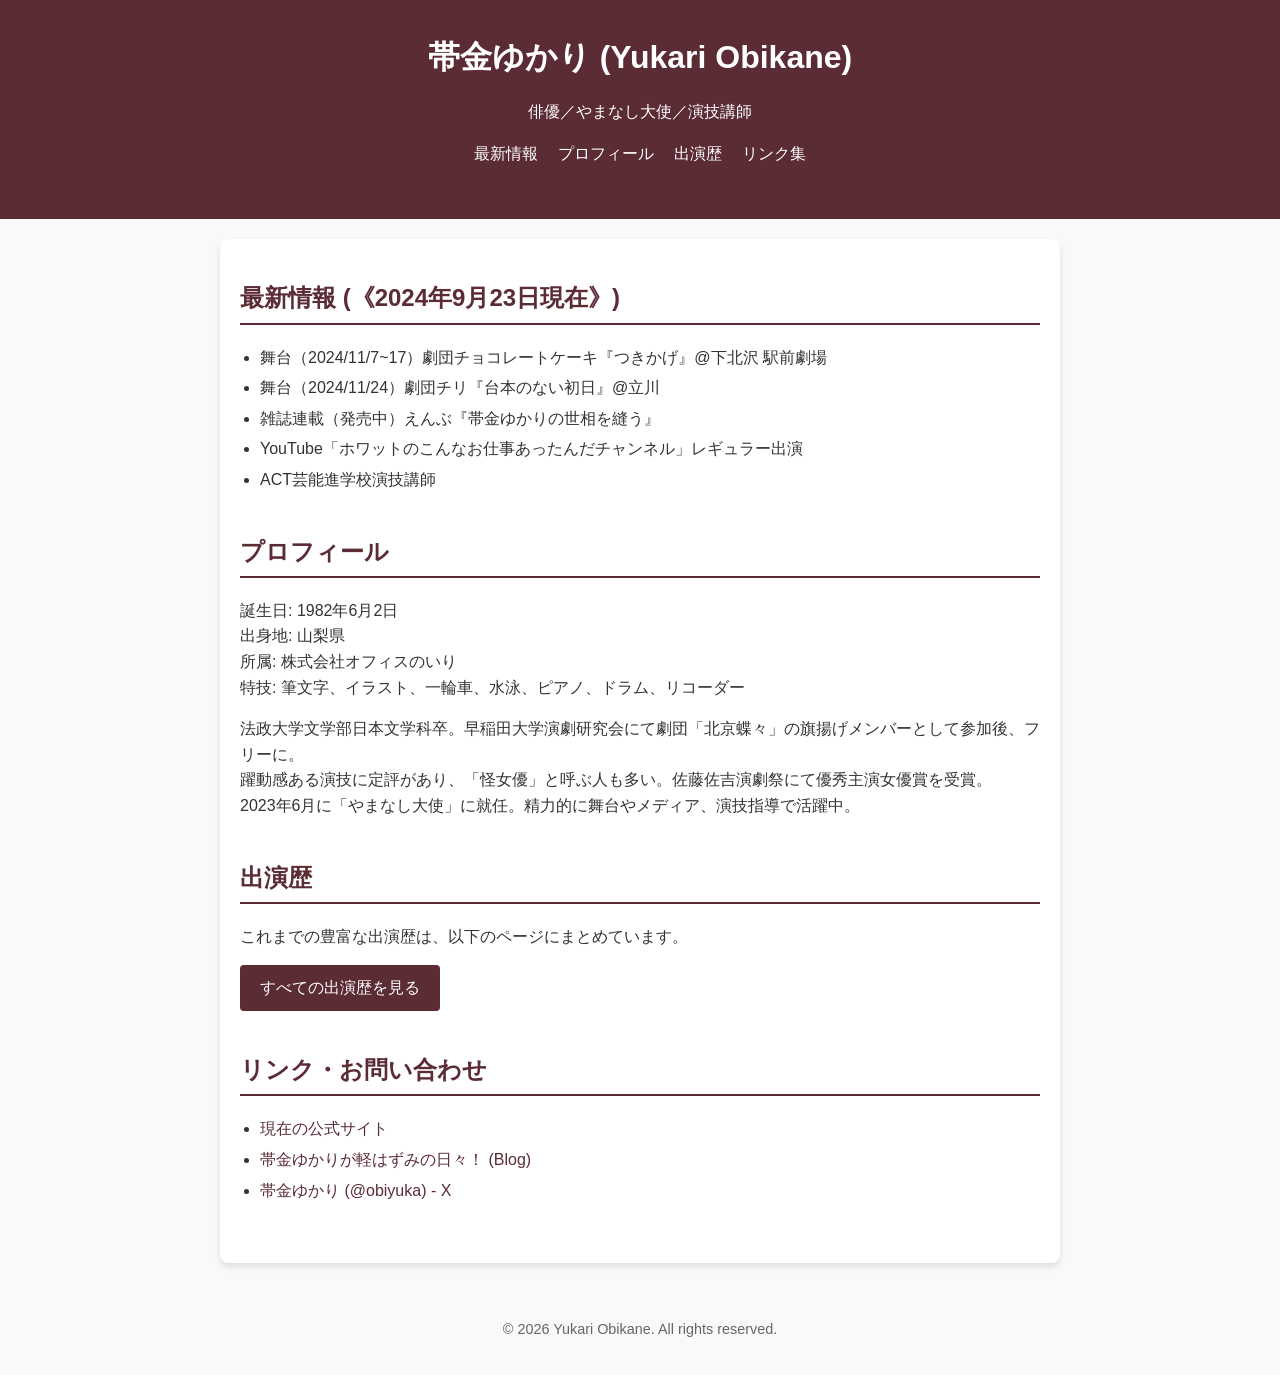
==== index.html @ e7338147 "feat: initial commit with basic HTML structure and styles" ====
<!DOCTYPE html>
<html lang="ja">
<head>
    <meta charset="UTF-8">
    <meta name="viewport" content="width=device-width, initial-scale=1.0">
    <title>帯金ゆかり Official Web Site</title>
    <link rel="stylesheet" href="style.css">
</head>
<body>
    <header>
        <h1>帯金ゆかり (Yukari Obikane)</h1>
        <p>俳優／やまなし大使／演技講師</p>
        <nav>
            <ul>
                <li><a href="#news">最新情報</a></li>
                <li><a href="#profile">プロフィール</a></li>
                <li><a href="#works">出演歴</a></li>
                <li><a href="#contact">リンク集</a></li>
            </ul>
        </nav>
    </header>

    <main>
        <section id="news">
            <h2>最新情報 (《2024年9月23日現在》)</h2>
            <ul>
                <li>舞台（2024/11/7~17）劇団チョコレートケーキ『つきかげ』@下北沢 駅前劇場</li>
                <li>舞台（2024/11/24）劇団チリ『台本のない初日』@立川</li>
                <li>雑誌連載（発売中）えんぶ『帯金ゆかりの世相を縫う』</li>
                <li>YouTube「ホワットのこんなお仕事あったんだチャンネル」レギュラー出演</li>
                <li>ACT芸能進学校演技講師</li>
            </ul>
        </section>

        <section id="profile">
            <h2>プロフィール</h2>
            <p>
                誕生日: 1982年6月2日<br>
                出身地: 山梨県<br>
                所属: 株式会社オフィスのいり<br>
                特技: 筆文字、イラスト、一輪車、水泳、ピアノ、ドラム、リコーダー
            </p>
            <p>
                法政大学文学部日本文学科卒。早稲田大学演劇研究会にて劇団「北京蝶々」の旗揚げメンバーとして参加後、フリーに。<br>
                躍動感ある演技に定評があり、「怪女優」と呼ぶ人も多い。佐藤佐吉演劇祭にて優秀主演女優賞を受賞。<br>
                2023年6月に「やまなし大使」に就任。精力的に舞台やメディア、演技指導で活躍中。
            </p>
        </section>

        <section id="works">
            <h2>出演歴</h2>
            <p>これまでの豊富な出演歴は、以下のページにまとめています。</p>
            <p><a href="works.html" style="display:inline-block; padding:10px 20px; background:#5b2c34; color:#fff; border-radius:4px; text-decoration:none;">すべての出演歴を見る</a></p>
        </section>

        <section id="contact">
            <h2>リンク・お問い合わせ</h2>
            <ul>
                <li><a href="https://www.obikaneyukari.com" target="_blank">現在の公式サイト</a></li>
                <li><a href="https://ameblo.jp/yukariobikane/" target="_blank">帯金ゆかりが軽はずみの日々！ (Blog)</a></li>
                <li><a href="https://x.com/obiyuka" target="_blank">帯金ゆかり (@obiyuka) - X</a></li>
            </ul>
        </section>
    </main>

    <footer>
        <p>&copy; 2026 Yukari Obikane. All rights reserved.</p>
    </footer>
</body>
</html>
---- style.css ----
/* style.css */
body {
    font-family: "Helvetica Neue", Arial, "Hiragino Kaku Gothic ProN", "Hiragino Sans", Meiryo, sans-serif;
    color: #333;
    line-height: 1.6;
    margin: 0;
    padding: 0;
    background-color: #f9f9f9;
}

header {
    background-color: #5b2c34; /* ワインレッドを仮で設定 */
    color: white;
    padding: 2em;
    text-align: center;
}

header h1 {
    margin: 0;
    font-size: 2em;
}

header a {
    color: #fff;
    text-decoration: none;
    margin: 0 10px;
}

header a:hover {
    text-decoration: underline;
}

nav ul {
    list-style: none;
    padding: 0;
    display: flex;
    justify-content: center;
}

main {
    max-width: 800px;
    margin: 20px auto;
    padding: 20px;
    background: #fff;
    border-radius: 8px;
    box-shadow: 0 4px 6px rgba(0,0,0,0.1);
}

section {
    margin-bottom: 40px;
}

h2 {
    border-bottom: 2px solid #5b2c34;
    padding-bottom: 5px;
    color: #5b2c34;
}

h3 {
    margin-top: 20px;
    color: #444;
}

ul {
    padding-left: 20px;
}

li {
    margin-bottom: 5px;
}

a {
    color: #5b2c34;
    text-decoration: none;
}

a:hover {
    text-decoration: underline;
}

footer {
    text-align: center;
    padding: 20px;
    font-size: 0.9em;
    color: #666;
}
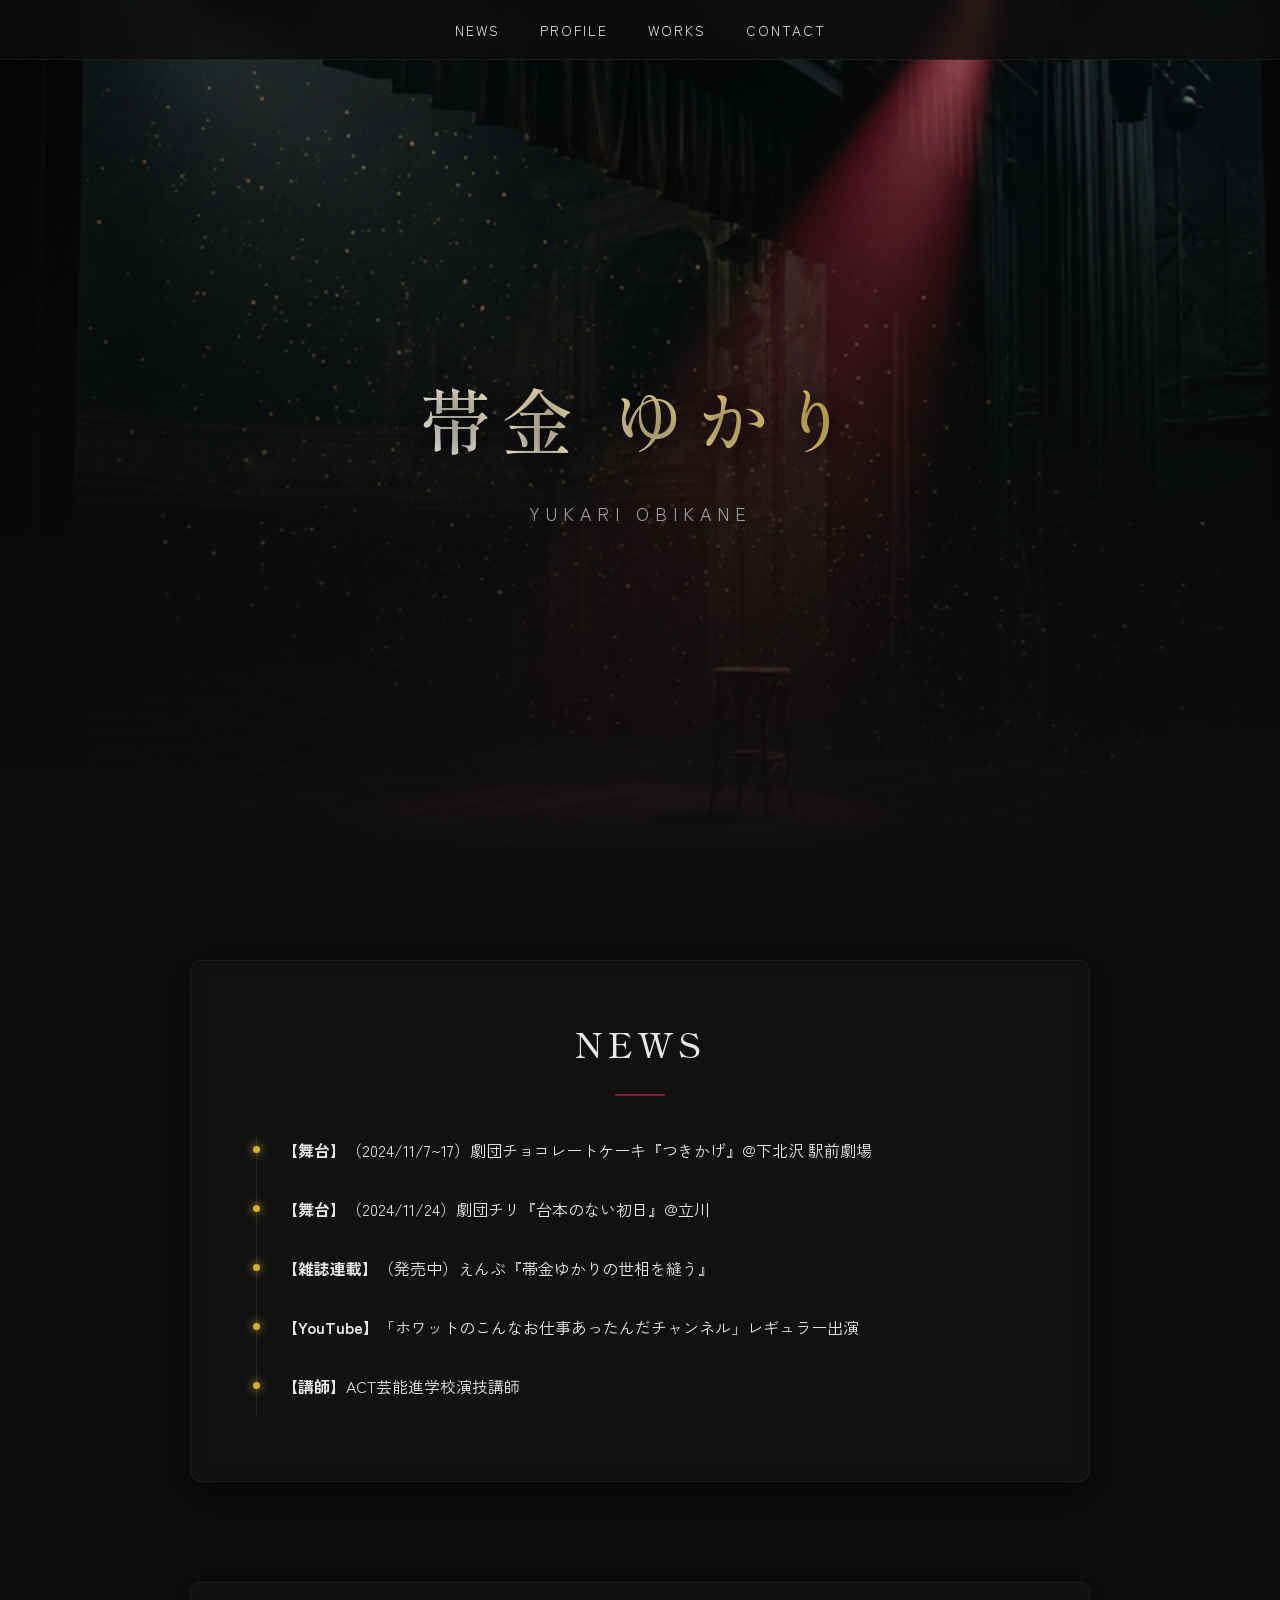
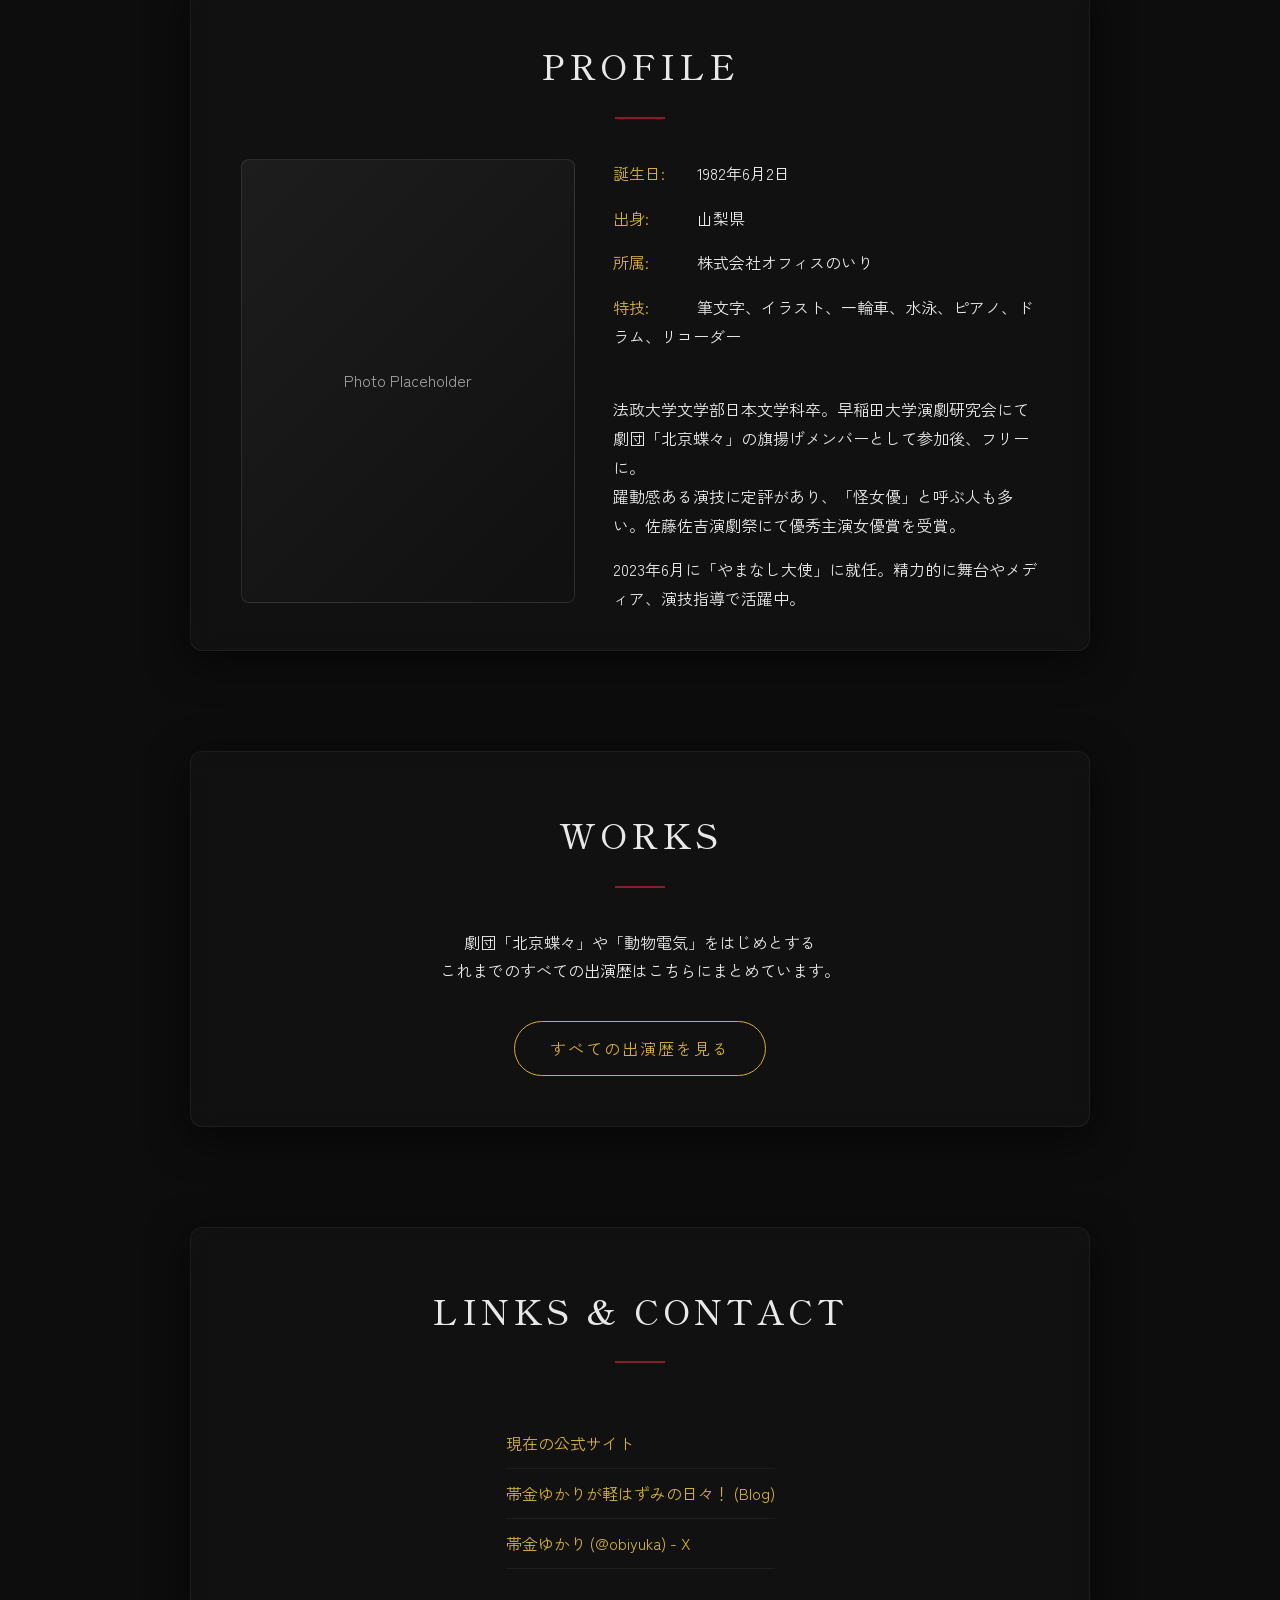
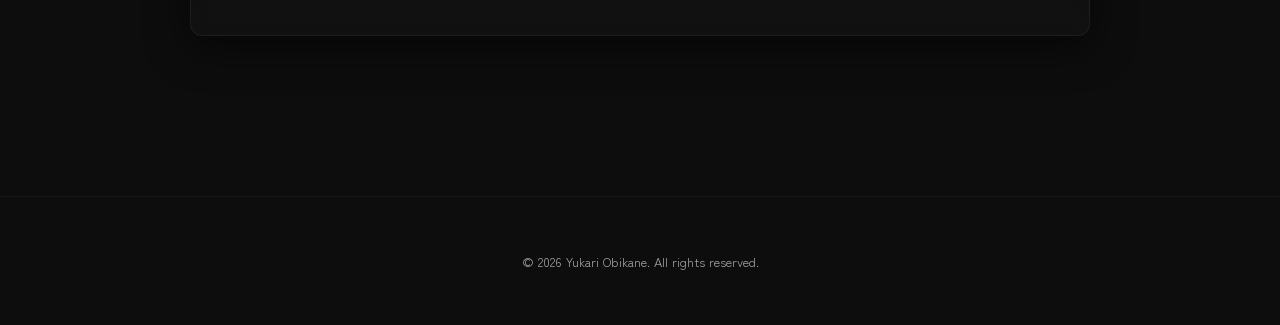
==== commit 0e679643: "feat: apply premium dark mode cinematic design" ====
--- a/index.html
+++ b/index.html
@@ -7,55 +7,79 @@
     <link rel="stylesheet" href="style.css">
 </head>
 <body>
-    <header>
-        <h1>帯金ゆかり (Yukari Obikane)</h1>
-        <p>俳優／やまなし大使／演技講師</p>
+    <header class="site-header">
         <nav>
             <ul>
-                <li><a href="#news">最新情報</a></li>
-                <li><a href="#profile">プロフィール</a></li>
-                <li><a href="#works">出演歴</a></li>
-                <li><a href="#contact">リンク集</a></li>
+                <li><a href="#news">NEWS</a></li>
+                <li><a href="#profile">PROFILE</a></li>
+                <li><a href="#works">WORKS</a></li>
+                <li><a href="#contact">CONTACT</a></li>
             </ul>
         </nav>
     </header>
 
-    <main>
-        <section id="news">
-            <h2>最新情報 (《2024年9月23日現在》)</h2>
-            <ul>
-                <li>舞台（2024/11/7~17）劇団チョコレートケーキ『つきかげ』@下北沢 駅前劇場</li>
-                <li>舞台（2024/11/24）劇団チリ『台本のない初日』@立川</li>
-                <li>雑誌連載（発売中）えんぶ『帯金ゆかりの世相を縫う』</li>
-                <li>YouTube「ホワットのこんなお仕事あったんだチャンネル」レギュラー出演</li>
-                <li>ACT芸能進学校演技講師</li>
+    <div class="hero">
+        <div class="hero-content">
+            <h1 class="hero-title">帯金 ゆかり</h1>
+            <p class="hero-subtitle">Yukari Obikane</p>
+        </div>
+    </div>
+
+    <main class="container">
+        <section id="news" class="section">
+            <h2 class="section-title">NEWS</h2>
+            <ul class="timeline">
+                <li>
+                    <strong>【舞台】</strong>（2024/11/7~17）劇団チョコレートケーキ『つきかげ』@下北沢 駅前劇場
+                </li>
+                <li>
+                    <strong>【舞台】</strong>（2024/11/24）劇団チリ『台本のない初日』@立川
+                </li>
+                <li>
+                    <strong>【雑誌連載】</strong>（発売中）えんぶ『帯金ゆかりの世相を縫う』
+                </li>
+                <li>
+                    <strong>【YouTube】</strong>「ホワットのこんなお仕事あったんだチャンネル」レギュラー出演
+                </li>
+                <li>
+                    <strong>【講師】</strong>ACT芸能進学校演技講師
+                </li>
             </ul>
         </section>
 
-        <section id="profile">
-            <h2>プロフィール</h2>
-            <p>
-                誕生日: 1982年6月2日<br>
-                出身地: 山梨県<br>
-                所属: 株式会社オフィスのいり<br>
-                特技: 筆文字、イラスト、一輪車、水泳、ピアノ、ドラム、リコーダー
-            </p>
-            <p>
-                法政大学文学部日本文学科卒。早稲田大学演劇研究会にて劇団「北京蝶々」の旗揚げメンバーとして参加後、フリーに。<br>
-                躍動感ある演技に定評があり、「怪女優」と呼ぶ人も多い。佐藤佐吉演劇祭にて優秀主演女優賞を受賞。<br>
-                2023年6月に「やまなし大使」に就任。精力的に舞台やメディア、演技指導で活躍中。
-            </p>
+        <section id="profile" class="section">
+            <h2 class="section-title">PROFILE</h2>
+            <div class="profile-grid">
+                <div class="profile-img-placeholder">
+                    <!-- 画像が用意されたら imgタグに差し替えます -->
+                    <p>Photo Placeholder</p>
+                </div>
+                <div class="profile-details">
+                    <p><span class="profile-data">誕生日:</span> 1982年6月2日</p>
+                    <p><span class="profile-data">出身:</span> 山梨県</p>
+                    <p><span class="profile-data">所属:</span> 株式会社オフィスのいり</p>
+                    <p><span class="profile-data">特技:</span> 筆文字、イラスト、一輪車、水泳、ピアノ、ドラム、リコーダー</p>
+                    <br>
+                    <p>
+                        法政大学文学部日本文学科卒。早稲田大学演劇研究会にて劇団「北京蝶々」の旗揚げメンバーとして参加後、フリーに。<br>
+                        躍動感ある演技に定評があり、「怪女優」と呼ぶ人も多い。佐藤佐吉演劇祭にて優秀主演女優賞を受賞。
+                    </p>
+                    <p>
+                        2023年6月に「やまなし大使」に就任。精力的に舞台やメディア、演技指導で活躍中。
+                    </p>
+                </div>
+            </div>
         </section>
 
-        <section id="works">
-            <h2>出演歴</h2>
-            <p>これまでの豊富な出演歴は、以下のページにまとめています。</p>
-            <p><a href="works.html" style="display:inline-block; padding:10px 20px; background:#5b2c34; color:#fff; border-radius:4px; text-decoration:none;">すべての出演歴を見る</a></p>
+        <section id="works" class="section" style="text-align: center;">
+            <h2 class="section-title">WORKS</h2>
+            <p>劇団「北京蝶々」や「動物電気」をはじめとする<br>これまでのすべての出演歴はこちらにまとめています。</p>
+            <a href="works.html" class="btn">すべての出演歴を見る</a>
         </section>
 
-        <section id="contact">
-            <h2>リンク・お問い合わせ</h2>
-            <ul>
+        <section id="contact" class="section" style="text-align: center;">
+            <h2 class="section-title">LINKS & CONTACT</h2>
+            <ul class="works-list" style="display:inline-block; text-align:left;">
                 <li><a href="https://www.obikaneyukari.com" target="_blank">現在の公式サイト</a></li>
                 <li><a href="https://ameblo.jp/yukariobikane/" target="_blank">帯金ゆかりが軽はずみの日々！ (Blog)</a></li>
                 <li><a href="https://x.com/obiyuka" target="_blank">帯金ゆかり (@obiyuka) - X</a></li>
@@ -63,7 +87,7 @@
         </section>
     </main>
 
-    <footer>
+    <footer class="site-footer">
         <p>&copy; 2026 Yukari Obikane. All rights reserved.</p>
     </footer>
 </body>
--- a/style.css
+++ b/style.css
@@ -1,86 +1,277 @@
-/* style.css */
+@import url('https://fonts.googleapis.com/css2?family=Shippori+Mincho:wght@400;500;700&family=Zen+Kaku+Gothic+New:wght@300;400;500&display=swap');
+
+:root {
+    --bg-color: #0d0d0d;
+    --text-main: #e8e8e8;
+    --text-muted: #a0a0a0;
+    --accent: #8b1c2b; /* Stage Wine Red */
+    --accent-gold: #d4af37; /* Elegant Gold */
+    --font-serif: 'Shippori Mincho', serif;
+    --font-sans: 'Zen Kaku Gothic New', sans-serif;
+}
+
 body {
-    font-family: "Helvetica Neue", Arial, "Hiragino Kaku Gothic ProN", "Hiragino Sans", Meiryo, sans-serif;
-    color: #333;
-    line-height: 1.6;
     margin: 0;
     padding: 0;
-    background-color: #f9f9f9;
-}
-
-header {
-    background-color: #5b2c34; /* ワインレッドを仮で設定 */
-    color: white;
-    padding: 2em;
-    text-align: center;
-}
-
-header h1 {
+    font-family: var(--font-sans);
+    background-color: var(--bg-color);
+    color: var(--text-main);
+    line-height: 1.8;
+    overflow-x: hidden;
+}
+
+/* Typography elements */
+h1, h2, h3, h4 {
+    font-family: var(--font-serif);
+    font-weight: 500;
+}
+
+a {
+    color: var(--accent-gold);
+    text-decoration: none;
+    transition: all 0.3s ease;
+}
+
+a:hover {
+    color: #fff;
+    text-shadow: 0 0 8px rgba(212, 175, 55, 0.8);
+}
+
+/* Header & Nav Structure */
+.site-header {
+    position: fixed;
+    top: 0;
+    width: 100%;
+    z-index: 1000;
+    background: rgba(13, 13, 13, 0.8);
+    backdrop-filter: blur(12px);
+    -webkit-backdrop-filter: blur(12px);
+    border-bottom: 1px solid rgba(255, 255, 255, 0.05);
+    padding: 15px 0;
+    display: flex;
+    justify-content: center;
+}
+
+.site-header nav ul {
+    list-style: none;
     margin: 0;
-    font-size: 2em;
-}
-
-header a {
-    color: #fff;
-    text-decoration: none;
-    margin: 0 10px;
-}
-
-header a:hover {
-    text-decoration: underline;
-}
-
-nav ul {
+    padding: 0;
+    display: flex;
+    gap: 40px;
+}
+
+.site-header nav a {
+    font-size: 0.85em;
+    letter-spacing: 2px;
+    color: var(--text-main);
+}
+
+.site-header nav a:hover {
+    color: var(--accent-gold);
+}
+
+/* Hero Section */
+.hero {
+    height: 100vh;
+    display: flex;
+    align-items: center;
+    justify-content: center;
+    background: linear-gradient(to bottom, rgba(13,13,13,0.3) 0%, rgba(13,13,13,1) 100%), url('hero.png') center/cover no-repeat;
+    position: relative;
+    text-align: center;
+}
+
+.hero::after {
+    content: '';
+    position: absolute;
+    bottom: 0; left: 0; width: 100%; height: 150px;
+    background: linear-gradient(to bottom, transparent, var(--bg-color));
+}
+
+.hero-content {
+    animation: fadeIn 2s ease-out;
+    position: relative;
+    z-index: 10;
+}
+
+.hero-title {
+    font-family: var(--font-serif);
+    font-size: 4.5em;
+    margin: 0;
+    letter-spacing: 0.15em;
+    text-shadow: 0 4px 25px rgba(0,0,0,0.9);
+    background: linear-gradient(45deg, #ffffff, var(--accent-gold));
+    -webkit-background-clip: text;
+    -webkit-text-fill-color: transparent;
+}
+
+.hero-subtitle {
+    font-size: 1.1em;
+    letter-spacing: 6px;
+    color: var(--text-muted);
+    margin-top: 15px;
+    text-transform: uppercase;
+}
+
+/* Main Layout Setup */
+.container {
+    max-width: 900px;
+    margin: 0 auto;
+    padding: 60px 20px;
+    position: relative;
+    z-index: 10;
+}
+
+/* Glassmorphism Section styling */
+.section {
+    margin-bottom: 100px;
+    background: rgba(255, 255, 255, 0.02);
+    border: 1px solid rgba(255, 255, 255, 0.05);
+    border-radius: 12px;
+    padding: 50px;
+    box-shadow: 0 10px 40px rgba(0,0,0,0.6);
+    backdrop-filter: blur(10px);
+    transition: transform 0.4s cubic-bezier(0.165, 0.84, 0.44, 1);
+}
+
+.section:hover {
+    transform: translateY(-5px);
+    border-color: rgba(212, 175, 55, 0.2);
+    box-shadow: 0 15px 50px rgba(0,0,0,0.8);
+}
+
+.section-title {
+    font-size: 2.2em;
+    text-align: center;
+    margin-top: 0;
+    margin-bottom: 40px;
+    color: var(--text-main);
+    letter-spacing: 4px;
+    position: relative;
+}
+
+.section-title::after {
+    content: '';
+    display: block;
+    width: 50px;
+    height: 2px;
+    background: var(--accent);
+    margin: 20px auto 0;
+}
+
+h3 {
+    color: var(--accent-gold);
+    font-size: 1.3em;
+    border-bottom: 1px solid rgba(255,255,255,0.05);
+    padding-bottom: 5px;
+}
+
+/* Profile Grid */
+.profile-grid {
+    display: grid;
+    grid-template-columns: 1fr 2fr;
+    gap: 40px;
+}
+
+.profile-img-placeholder {
+    width: 100%;
+    aspect-ratio: 3/4;
+    background: linear-gradient(135deg, rgba(255,255,255,0.05), rgba(255,255,255,0));
+    border: 1px solid rgba(255,255,255,0.1);
+    border-radius: 8px;
+    display: flex;
+    align-items: center;
+    justify-content: center;
+    color: var(--text-muted);
+}
+
+.profile-details p {
+    margin-top: 0;
+}
+
+.profile-data {
+    color: var(--accent-gold);
+    display: inline-block;
+    width: 80px;
+}
+
+/* Timeline/List styling */
+.timeline {
     list-style: none;
     padding: 0;
-    display: flex;
-    justify-content: center;
-}
-
-main {
-    max-width: 800px;
-    margin: 20px auto;
-    padding: 20px;
-    background: #fff;
-    border-radius: 8px;
-    box-shadow: 0 4px 6px rgba(0,0,0,0.1);
-}
-
-section {
-    margin-bottom: 40px;
-}
-
-h2 {
-    border-bottom: 2px solid #5b2c34;
-    padding-bottom: 5px;
-    color: #5b2c34;
-}
-
-h3 {
+    border-left: 1px solid rgba(255,255,255,0.1);
+    margin-left: 15px;
+}
+
+.timeline li {
+    padding-left: 25px;
+    position: relative;
+    margin-bottom: 15px;
+    padding-bottom: 15px;
+}
+
+.timeline li::before {
+    content: '';
+    position: absolute;
+    left: -4px;
+    top: 10px;
+    width: 7px;
+    height: 7px;
+    background: var(--accent-gold);
+    border-radius: 50%;
+    box-shadow: 0 0 10px var(--accent-gold);
+}
+
+.works-list {
+    list-style: none;
+    padding: 0;
+}
+.works-list li {
+    padding: 10px 0;
+    border-bottom: 1px solid rgba(255,255,255,0.05);
+}
+
+/* Button */
+.btn {
+    display: inline-block;
+    padding: 12px 35px;
+    background: transparent;
+    color: var(--accent-gold);
+    border: 1px solid var(--accent-gold);
+    border-radius: 30px;
+    font-family: var(--font-sans);
+    letter-spacing: 2px;
+    transition: all 0.3s ease;
+    text-align: center;
     margin-top: 20px;
-    color: #444;
-}
-
-ul {
-    padding-left: 20px;
-}
-
-li {
-    margin-bottom: 5px;
-}
-
-a {
-    color: #5b2c34;
-    text-decoration: none;
-}
-
-a:hover {
-    text-decoration: underline;
-}
-
-footer {
-    text-align: center;
-    padding: 20px;
-    font-size: 0.9em;
-    color: #666;
-}
+}
+
+.btn:hover {
+    background: var(--accent-gold);
+    color: var(--bg-color);
+    box-shadow: 0 0 20px rgba(212, 175, 55, 0.4);
+}
+
+/* Footer */
+.site-footer {
+    text-align: center;
+    padding: 40px 20px;
+    color: var(--text-muted);
+    font-size: 0.8em;
+    border-top: 1px solid rgba(255,255,255,0.05);
+}
+
+/* Responsive */
+@media (max-width: 768px) {
+    .profile-grid {
+        grid-template-columns: 1fr;
+    }
+    .hero-title { font-size: 2.5em; }
+    .site-header nav ul { gap: 15px; }
+}
+
+/* Animations */
+@keyframes fadeIn {
+    from { opacity: 0; transform: translateY(30px); }
+    to { opacity: 1; transform: translateY(0); }
+}
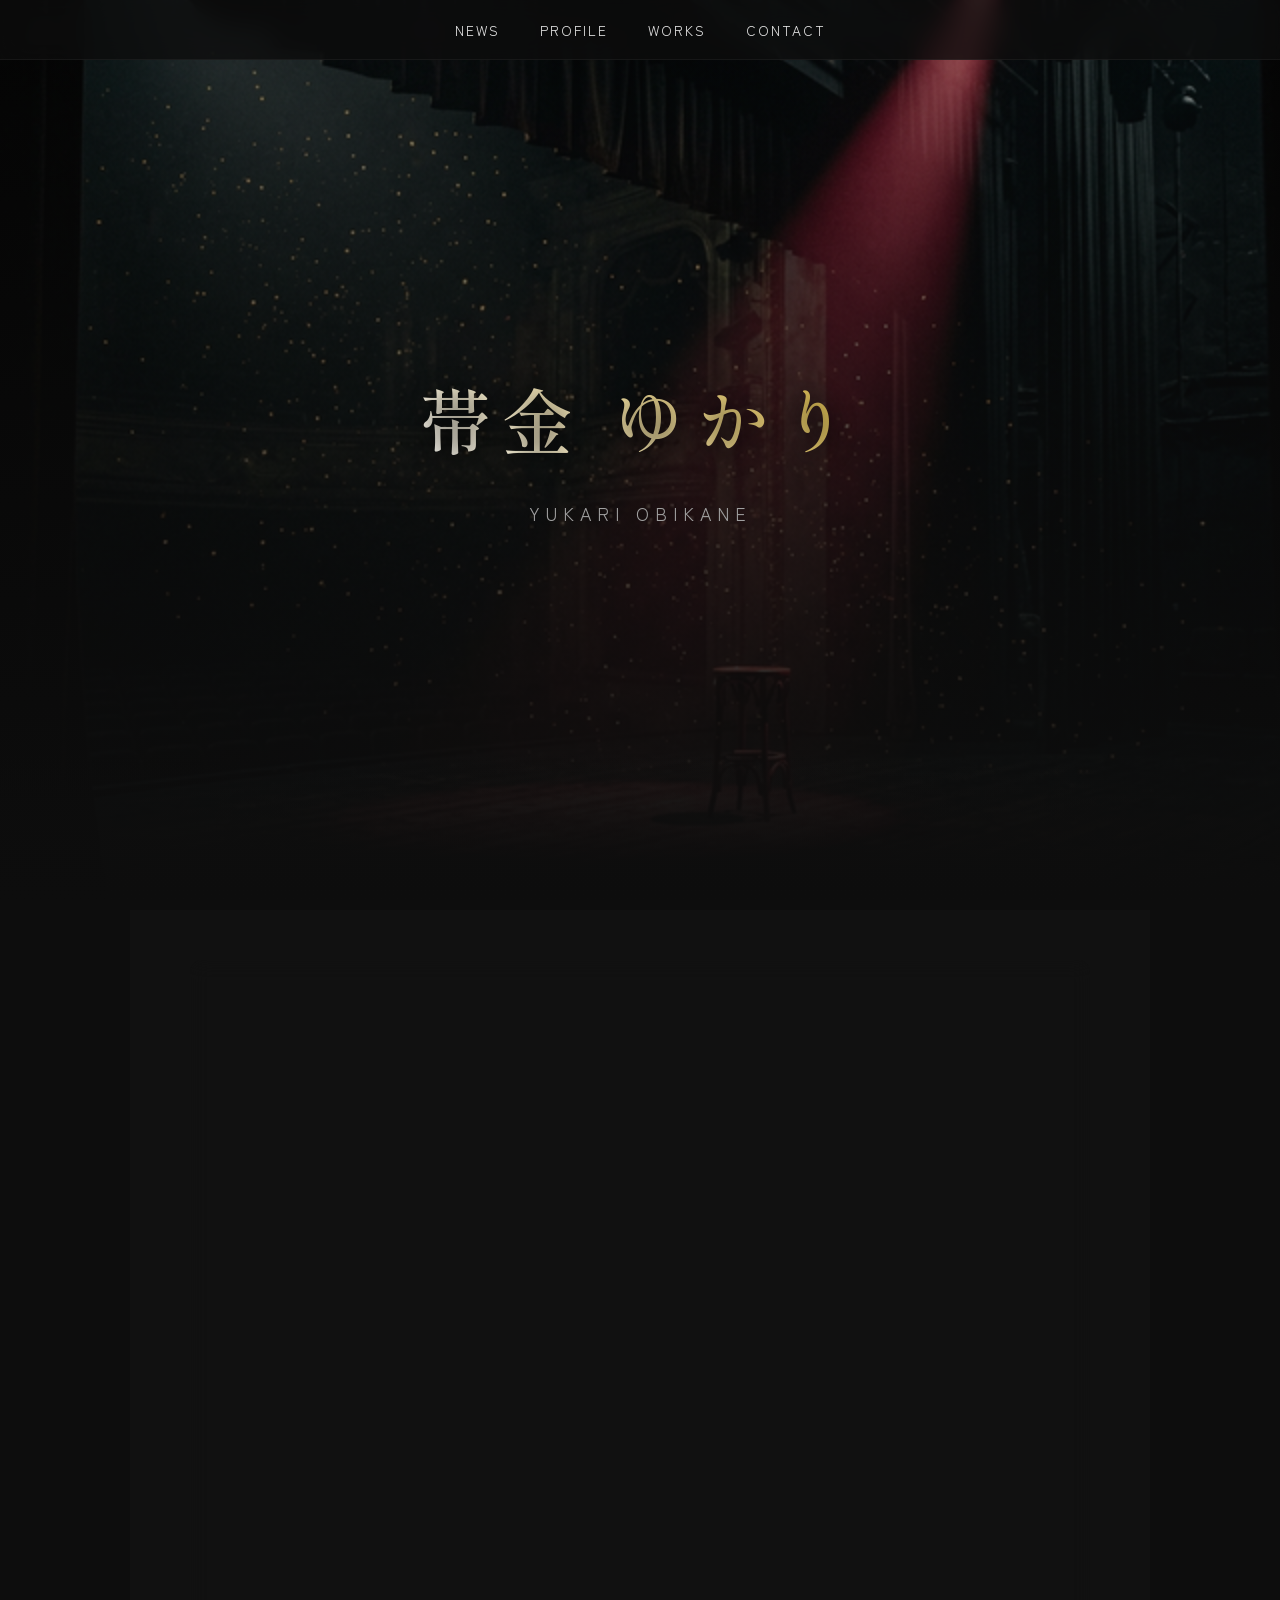
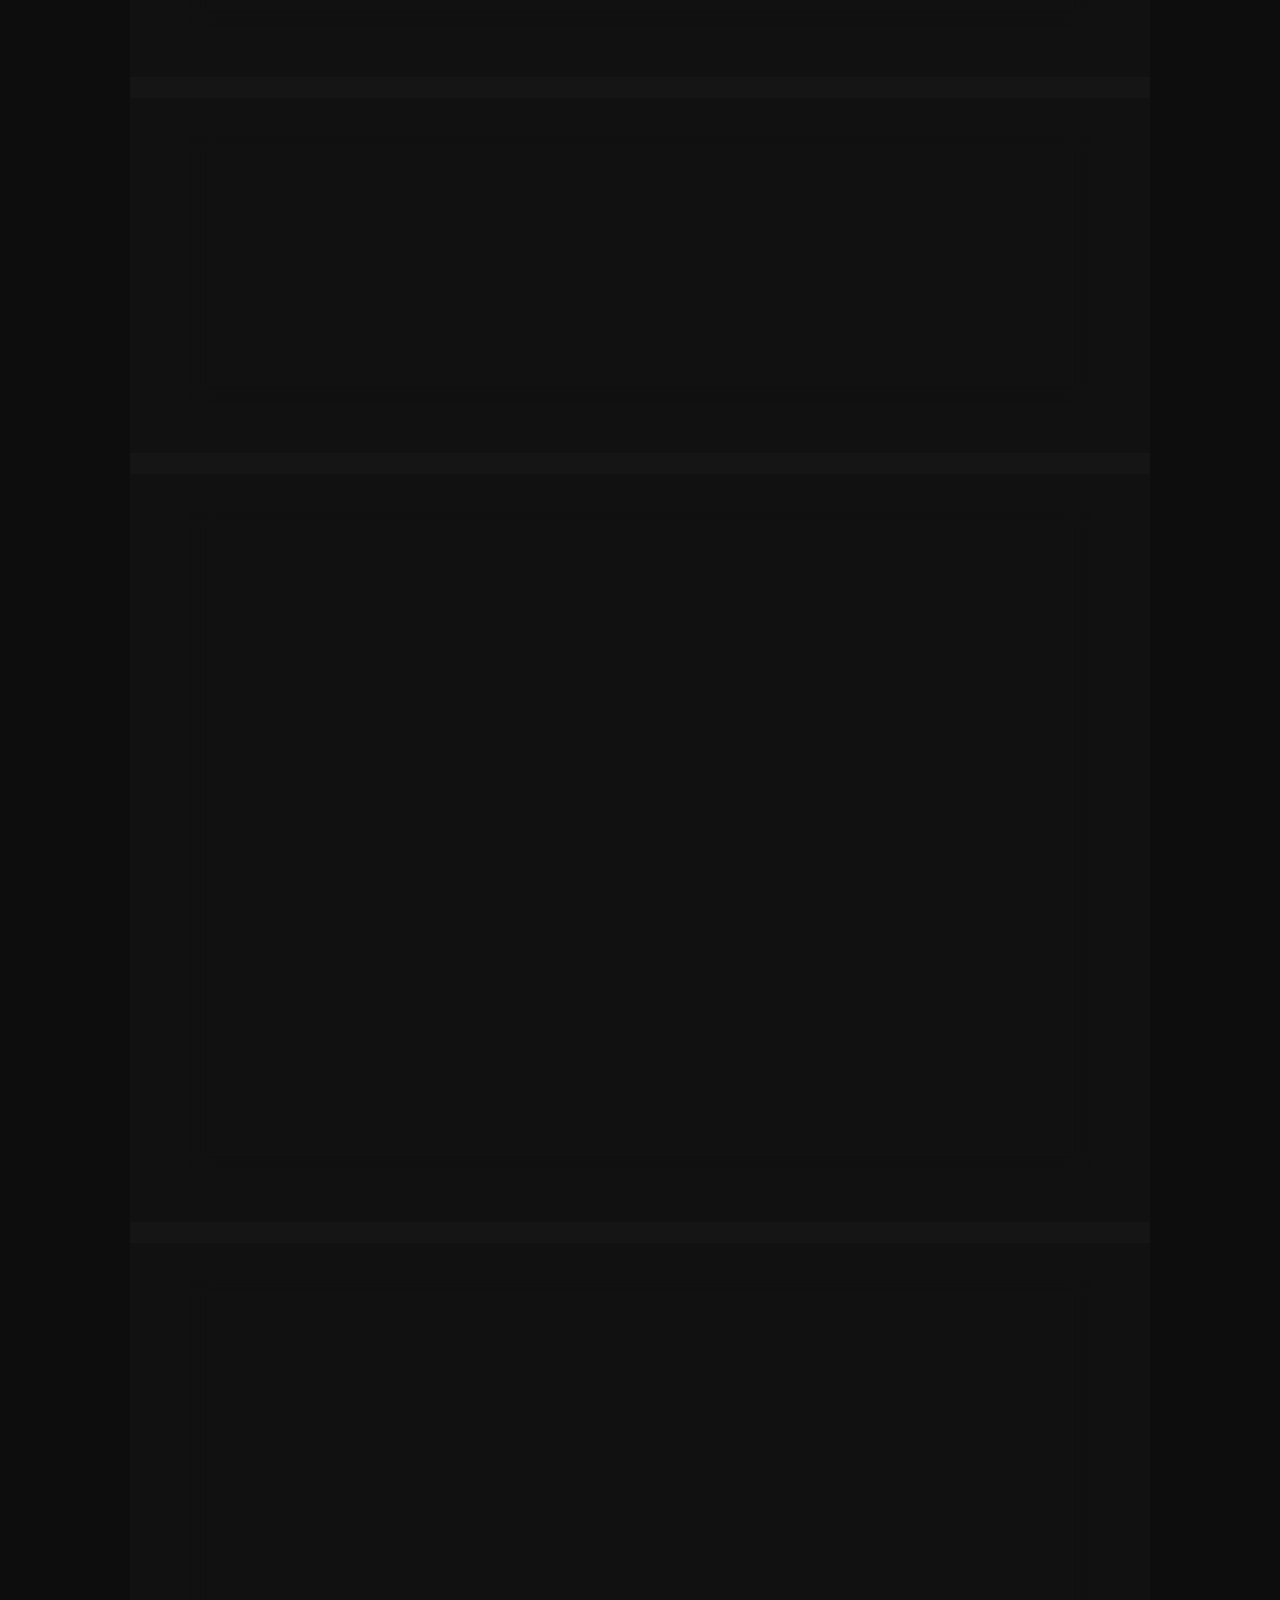
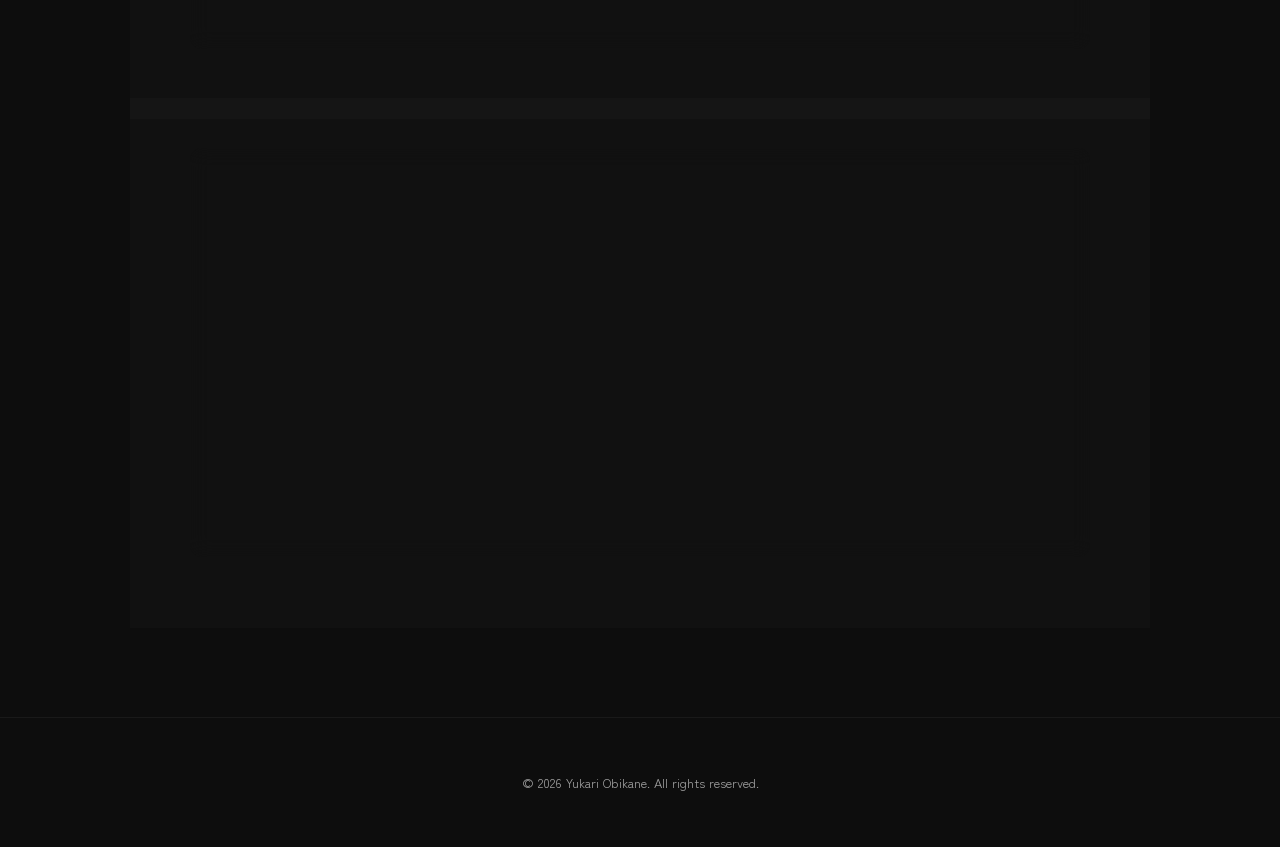
==== commit fa5ac544: "feat: add twitter embed and update news section" ====
--- a/index.html
+++ b/index.html
@@ -30,21 +30,32 @@
             <h2 class="section-title">NEWS</h2>
             <ul class="timeline">
                 <li>
-                    <strong>【舞台】</strong>（2024/11/7~17）劇団チョコレートケーキ『つきかげ』@下北沢 駅前劇場
+                    <strong>【観劇】</strong>（2026/03/14）熟年団『いやですわ』（村上大樹作演出）を観劇！
                 </li>
                 <li>
-                    <strong>【舞台】</strong>（2024/11/24）劇団チリ『台本のない初日』@立川
+                    <strong>【雑誌連載】</strong>（2026/03/13発売）えんぶ 2026年4月号【帯金ゆかりの世相を縫う】第34回「無様なる人類」掲載中！
                 </li>
                 <li>
-                    <strong>【雑誌連載】</strong>（発売中）えんぶ『帯金ゆかりの世相を縫う』
+                    <strong>【お知らせ】</strong>（2026/03/07）春からの新プロジェクトに向けて意欲的に作業中！続報をお楽しみに。
                 </li>
                 <li>
-                    <strong>【YouTube】</strong>「ホワットのこんなお仕事あったんだチャンネル」レギュラー出演
+                    <strong>【ワークショップ】</strong>（2026/05予定）山梨県甲府市にて、女子中高生向けワークショップを開催予定！
                 </li>
                 <li>
-                    <strong>【講師】</strong>ACT芸能進学校演技講師
+                    <strong>【ボイス出演】</strong>（2026/04開催）オールナイト音楽イベント「夜好性ナイト」特別コンテンツ用ボイス収録に参加！
+                </li>
+                <li>
+                    <strong>【ドラマ】</strong>（2026/03/02）ザ・スケッチーズ新作ショートドラマ（山村もみ夫監督）撮影に参加！完成をお楽しみに。
                 </li>
             </ul>
+        </section>
+
+        <section id="twitter" class="section" style="text-align: center;">
+            <h2 class="section-title">X (Twitter)</h2>
+            <div style="max-width: 500px; margin: 0 auto; background: #fff; padding: 10px; border-radius: 10px;">
+                <a class="twitter-timeline" data-height="600" data-theme="dark" href="https://twitter.com/obiyuka?ref_src=twsrc%5Etfw">Tweets by obiyuka</a> 
+                <script async src="https://platform.twitter.com/widgets.js" charset="utf-8"></script>
+            </div>
         </section>
 
         <section id="profile" class="section">
